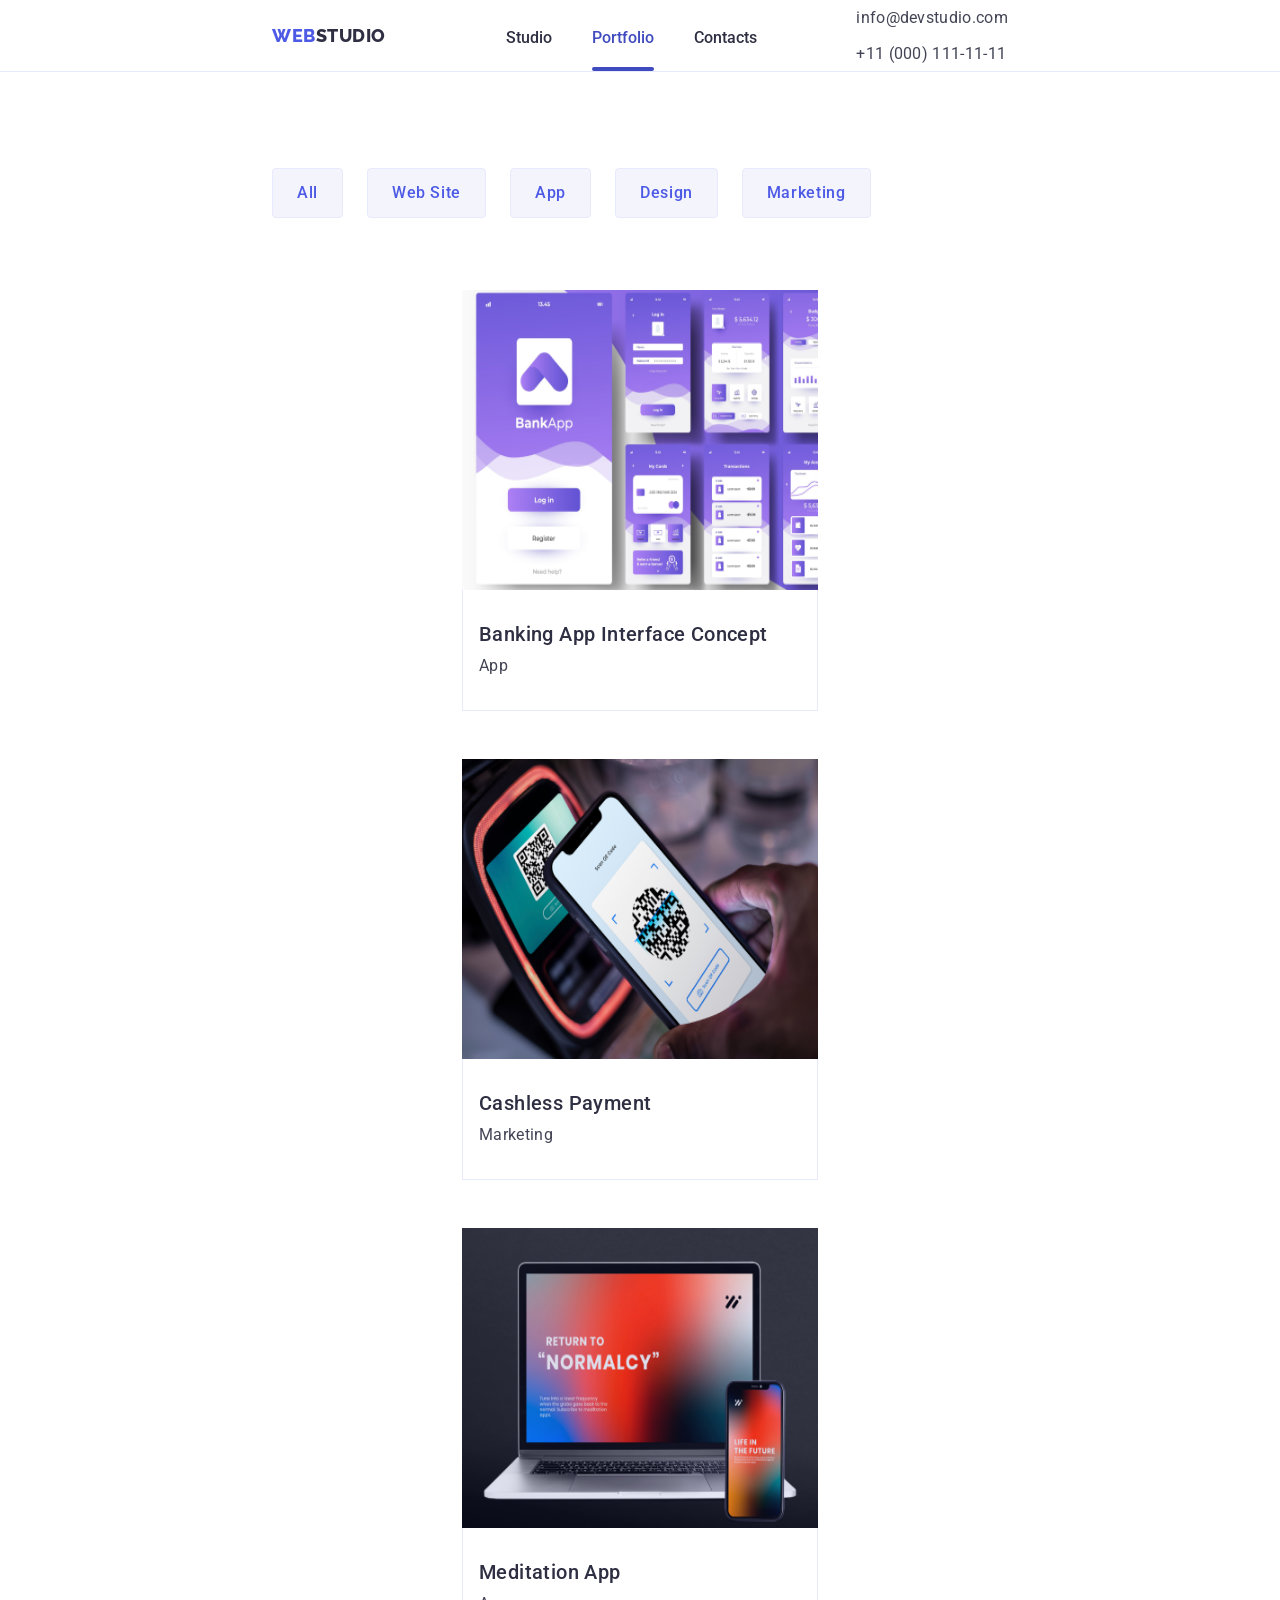
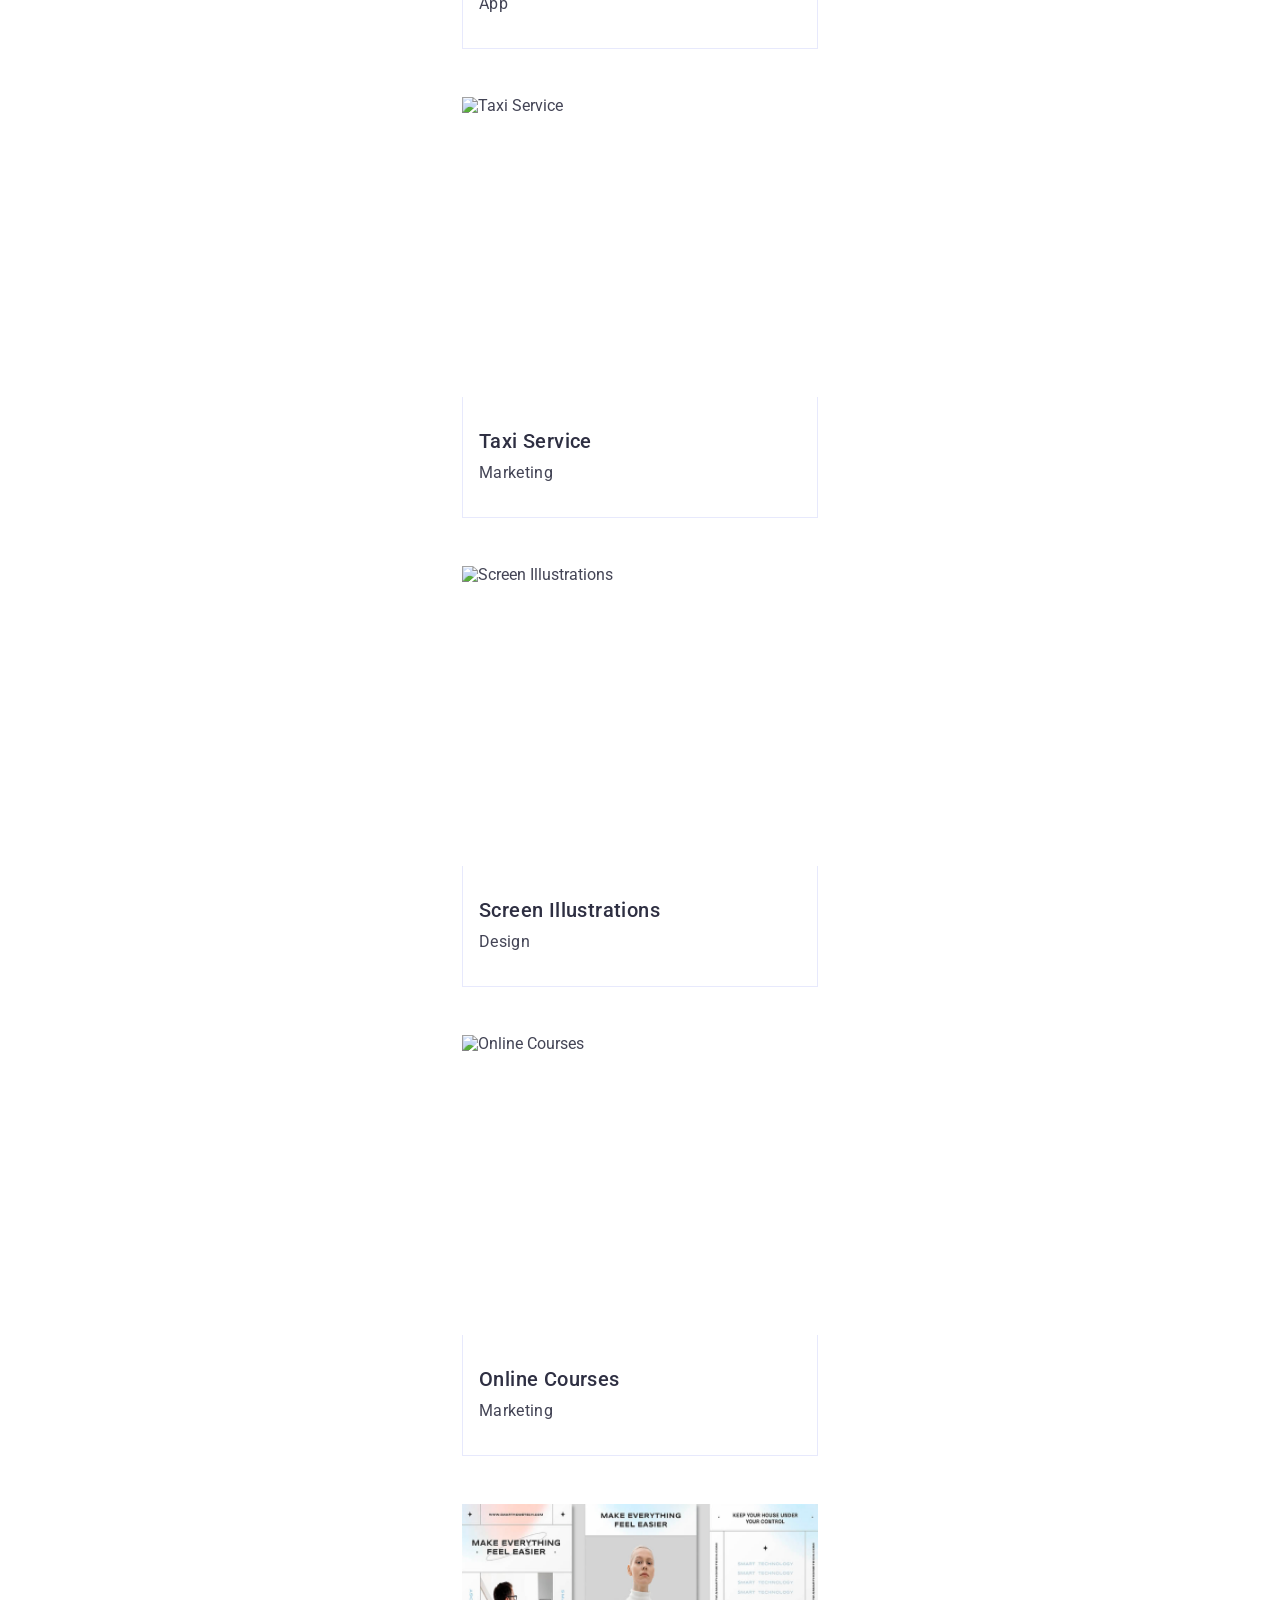
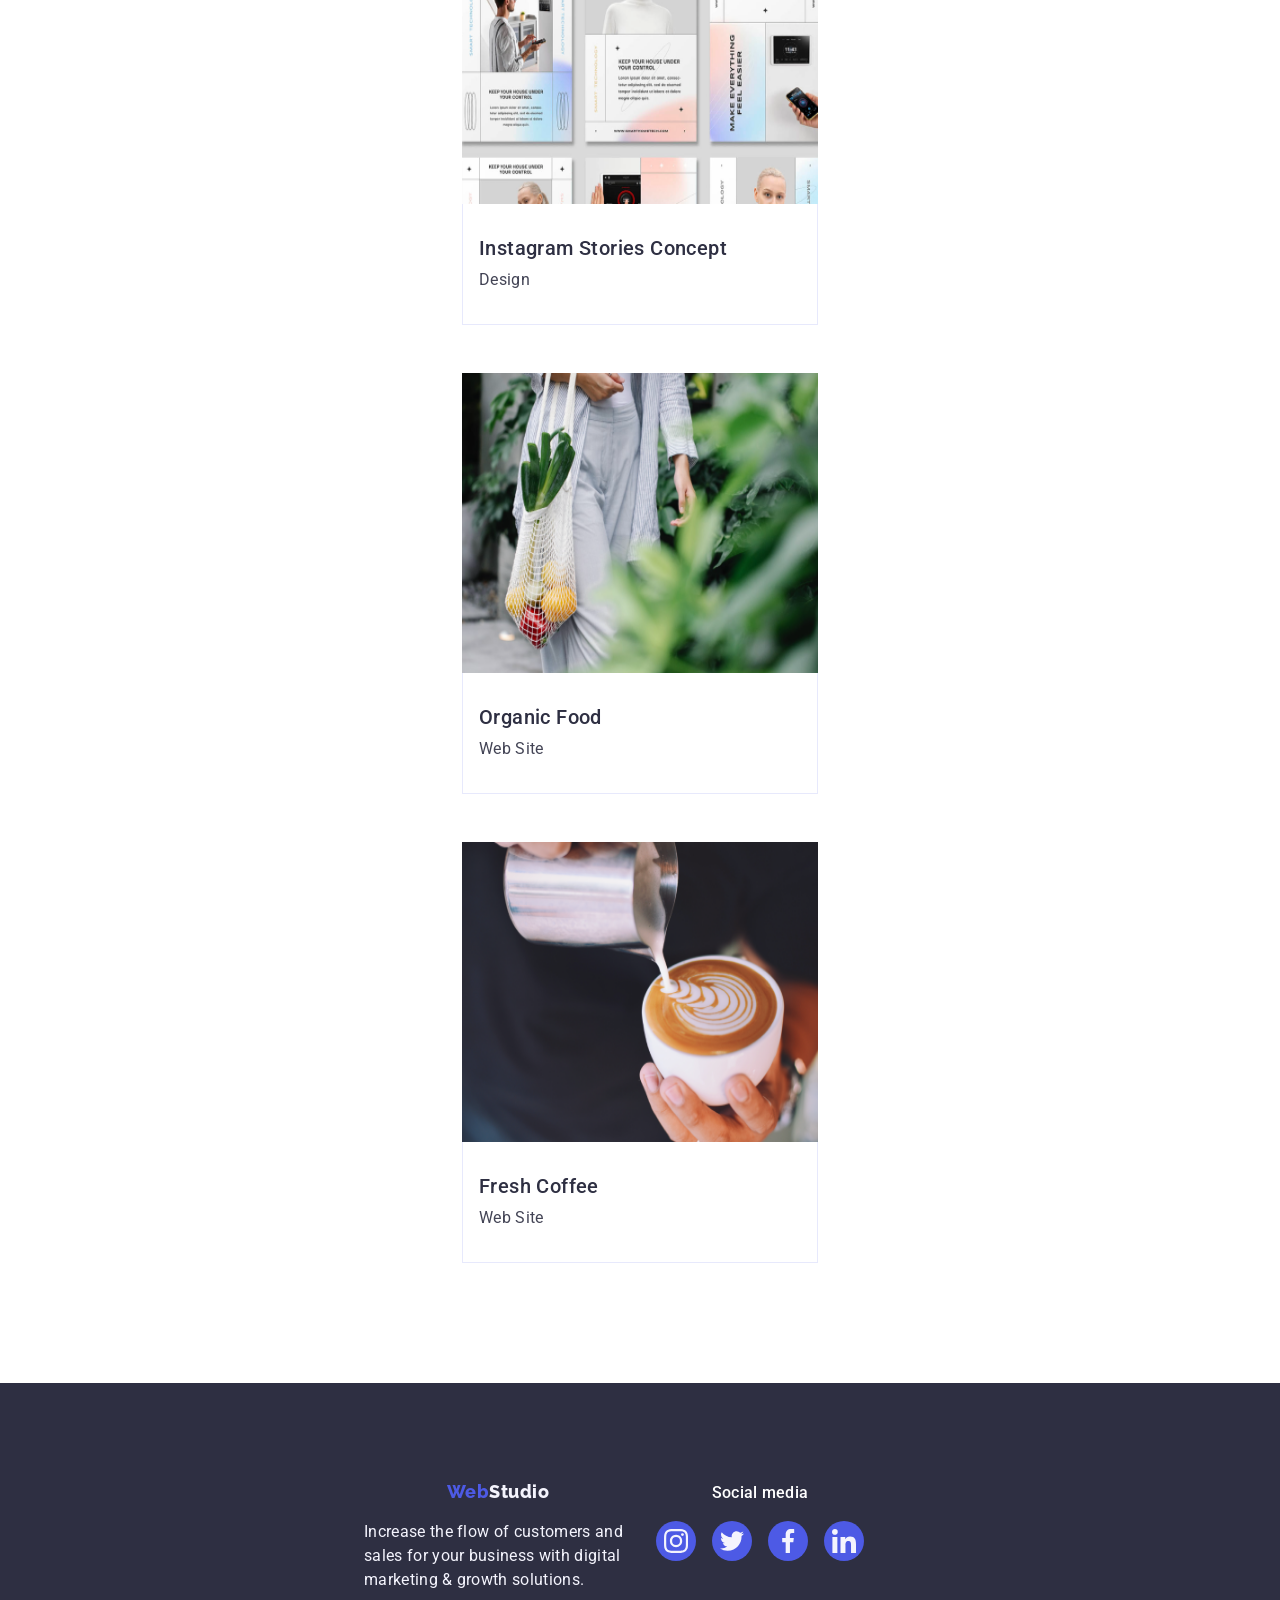
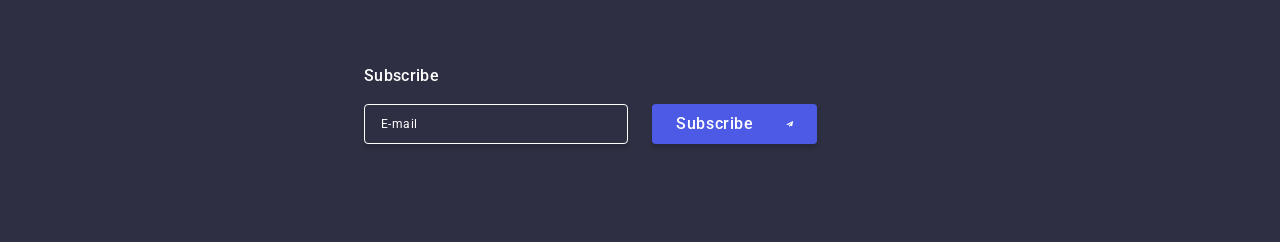
==== portfolio.html @ a36c7b63 "add images" ====
<!DOCTYPE html>
<html lang="en">
  <head>
    <meta charset="UTF-8" />
    <meta name="viewport" content="width=device-width, initial-scale=1.0" />
    <title>Portfolio</title>
    <link rel="preconnect" href="https://fonts.googleapis.com" />
    <link rel="preconnect" href="https://fonts.gstatic.com" crossorigin />
    <link
      href="https://fonts.googleapis.com/css2?family=Raleway:wght@800&family=Roboto:wght@400;500;700&display=swap"
      rel="stylesheet"
    />
    <link
      rel="stylesheet"
      href="https://cdnjs.cloudflare.com/ajax/libs/modern-normalize/2.0.0/modern-normalize.min.css"
      integrity="sha512-4xo8blKMVCiXpTaLzQSLSw3KFOVPWhm/TRtuPVc4WG6kUgjH6J03IBuG7JZPkcWMxJ5huwaBpOpnwYElP/m6wg=="
      crossorigin="anonymous"
      referrerpolicy="no-referrer"
    />
    <link rel="stylesheet" href="./css/styles.css" />
  </head>
  <body class="body">
    <header class="header">
      <div class="header-container container">
        <nav class="header-nav">
          <a class="logo link" href="./index.html"
            >Web<span class="aside">Studio</span></a
          >
          <ul class="header-list list">
            <li class="header-item item">
              <a class="header-link link" href="./index.html">Studio</a>
            </li>
            <li class="header-item item">
              <a class="header-link link current" href="./portfolio.html"
                >Portfolio</a
              >
            </li>
            <li class="header-item item">
              <a class="header-link link" href="">Contacts</a>
            </li>
          </ul>
        </nav>
        <button class="btn-burger btn js-open-menu" type="button">
          <svg class="btn-burger-icon" width="32" height="22">
            <use href="./images/icons.svg#icon-hamburger"></use>
          </svg>
        </button>
        <address class="header-addres">
          <ul class="address-list list">
            <li>
              <a class="header-addres link" href="mailto:info@devstudio.com"
                >info@devstudio.com</a
              >
            </li>
            <li>
              <a class="header-addres link" href="tel:+110001111111"
                >+11 (000) 111-11-11</a
              >
            </li>
          </ul>
        </address>
      </div>
    </header>
    <main class="main">
      <section class="projects">
        <div class="container">
          <h1 class="visually-hidden">Our works</h1>
          <ul class="btn-list list">
            <li class="btn-item">
              <button class="btn btn-item-port" type="button">All</button>
            </li>
            <li class="btn-item">
              <button class="btn btn-item-port" type="button">Web Site</button>
            </li>
            <li class="btn-item">
              <button class="btn btn-item-port" type="button">App</button>
            </li>
            <li class="btn-item">
              <button class="btn btn-item-port" type="button">Design</button>
            </li>
            <li class="btn-item">
              <button class="btn btn-item-port" type="button">Marketing</button>
            </li>
          </ul>
          <ul class="projects-list list projects-container">
            <li class="project-item">
              <a class="projects-link link" href="">
                <div class="overlay-thumb">
                  <img
                    class="projects-img"
                    srcset="
                      ./images/level-a/img-2.png    1x,
                      ./images/level-a/img-2@2x.png 2x
                    "
                    src="./images/level-a/img-2.png"
                    alt="Banking App Interface Concept"
                    width="360"
                    height="300"
                    loading="lazy"
                  />
                  <p class="overlay-text">
                    14 Stylish and User-Friendly App Design Concepts · Task
                    Manager App · Calorie Tracker App · Exotic Fruit Ecommerce
                    App · Cloud Storage App
                  </p>
                </div>

                <div class="portfolio-wrap">
                  <h2 class="projects-title">Banking App Interface Concept</h2>
                  <p class="projects-subtitle">App</p>
                </div>
              </a>
            </li>
            <li class="project-item">
              <a class="projects-link link" href="">
                <div class="overlay-thumb">
                  <img
                    class="projects-img"
                    srcset="
                      ./images/level-a/img-1.png    1x,
                      ./images/level-a/img-1@2x.png 2x
                    "
                    src="./images/level-a/img-1.png"
                    alt="Cashless Payment"
                    width="360"
                    height="300"
                    loading="lazy"
                  />
                  <p class="overlay-text">
                    14 Stylish and User-Friendly App Design Concepts · Task
                    Manager App · Calorie Tracker App · Exotic Fruit Ecommerce
                    App · Cloud Storage App
                  </p>
                </div>

                <div class="portfolio-wrap">
                  <h2 class="projects-title">Cashless Payment</h2>
                  <p class="projects-subtitle">Marketing</p>
                </div>
              </a>
            </li>
            <li class="project-item">
              <a class="projects-link link" href="">
                <div class="overlay-thumb">
                  <img
                    class="projects-img"
                    srcset="
                      ./images/level-a/img.png    1x,
                      ./images/level-a/img@2x.png 2x
                    "
                    src="./images/level-a/img.png"
                    alt="Meditation App"
                    width="360"
                    height="300"
                    loading="lazy"
                  />
                  <p class="overlay-text">
                    14 Stylish and User-Friendly App Design Concepts · Task
                    Manager App · Calorie Tracker App · Exotic Fruit Ecommerce
                    App · Cloud Storage App
                  </p>
                </div>

                <div class="portfolio-wrap">
                  <h2 class="projects-title">Meditation App</h2>
                  <p class="projects-subtitle">App</p>
                </div>
              </a>
            </li>

            <li class="project-item">
              <a class="projects-link link" href="">
                <div class="overlay-thumb">
                  <img
                    class="projects-img"
                    srcset="
                      ./images/level-b/img-2.png    1x,
                      ./images/level-b/img-2@2x.png 2x
                    "
                    src="./images/level-b/img-2.png"
                    alt="Taxi Service"
                    width="360"
                    height="300"
                    loading="lazy"
                  />
                  <p class="overlay-text">
                    14 Stylish and User-Friendly App Design Concepts · Task
                    Manager App · Calorie Tracker App · Exotic Fruit Ecommerce
                    App · Cloud Storage App
                  </p>
                </div>

                <div class="portfolio-wrap">
                  <h2 class="projects-title">Taxi Service</h2>
                  <p class="projects-subtitle">Marketing</p>
                </div>
              </a>
            </li>
            <li class="project-item">
              <a class="projects-link link" href="">
                <div class="overlay-thumb">
                  <img
                    class="projects-img"
                    srcset="
                      ./images/level-b/img-1.png    1x,
                      ./images/level-b/img-1@2x.png 2x
                    "
                    src="./images/level-b/img-1.png"
                    alt="Screen Illustrations"
                    width="360"
                    height="300"
                    loading="lazy"
                  />
                  <p class="overlay-text">
                    14 Stylish and User-Friendly App Design Concepts · Task
                    Manager App · Calorie Tracker App · Exotic Fruit Ecommerce
                    App · Cloud Storage App
                  </p>
                </div>

                <div class="portfolio-wrap">
                  <h2 class="projects-title">Screen Illustrations</h2>
                  <p class="projects-subtitle">Design</p>
                </div>
              </a>
            </li>
            <li class="project-item">
              <a class="projects-link link" href="">
                <div class="overlay-thumb">
                  <img
                    class="projects-img"
                    srcset="
                      ./images/level-b/img.png    1x,
                      ./images/level-b/img@2x.png 2x
                    "
                    src="./images/level-b/img.png"
                    alt="Online Courses"
                    width="360"
                    height="300"
                    loading="lazy"
                  />
                  <p class="overlay-text">
                    14 Stylish and User-Friendly App Design Concepts · Task
                    Manager App · Calorie Tracker App · Exotic Fruit Ecommerce
                    App · Cloud Storage App
                  </p>
                </div>

                <div class="portfolio-wrap">
                  <h2 class="projects-title">Online Courses</h2>
                  <p class="projects-subtitle">Marketing</p>
                </div>
              </a>
            </li>

            <li class="project-item">
              <a class="projects-link link" href="">
                <div class="overlay-thumb">
                  <img
                    class="projects-img"
                    srcset="
                      ./images/level-c/img-2.png    1x,
                      ./images/level-c/img-2@2x.png 2x
                    "
                    src="./images/level-c/img-2.png"
                    alt="Instagram Stories Concept"
                    width="360"
                    height="300"
                    loading="lazy"
                  />
                  <p class="overlay-text">
                    14 Stylish and User-Friendly App Design Concepts · Task
                    Manager App · Calorie Tracker App · Exotic Fruit Ecommerce
                    App · Cloud Storage App
                  </p>
                </div>

                <div class="portfolio-wrap">
                  <h2 class="projects-title">Instagram Stories Concept</h2>
                  <p class="projects-subtitle">Design</p>
                </div>
              </a>
            </li>
            <li class="project-item">
              <a class="projects-link link" href="">
                <div class="overlay-thumb">
                  <img
                    class="projects-img"
                    srcset="
                      ./images/level-c/img-1.png    1x,
                      ./images/level-c/img-1@2x.png 2x
                    "
                    src="./images/level-c/img-2.png"
                    alt="Organic Food"
                    width="360"
                    height="300"
                    loading="lazy"
                  />
                  <p class="overlay-text">
                    14 Stylish and User-Friendly App Design Concepts · Task
                    Manager App · Calorie Tracker App · Exotic Fruit Ecommerce
                    App · Cloud Storage App
                  </p>
                </div>

                <div class="portfolio-wrap">
                  <h2 class="projects-title">Organic Food</h2>
                  <p class="projects-subtitle">Web Site</p>
                </div>
              </a>
            </li>
            <li class="project-item">
              <a class="projects-link link" href="">
                <div class="overlay-thumb">
                  <img
                    class="projects-img"
                    srcset="
                      ./images/level-c/img.png    1x,
                      ./images/level-c/img@2x.png 2x
                    "
                    src="./images/level-c/img-1.png"
                    alt="Fresh Coffee"
                    width="360"
                    height="300"
                    loading="lazy"
                  />
                  <p class="overlay-text">
                    14 Stylish and User-Friendly App Design Concepts · Task
                    Manager App · Calorie Tracker App · Exotic Fruit Ecommerce
                    App · Cloud Storage App
                  </p>
                </div>

                <div class="portfolio-wrap">
                  <h2 class="projects-title">Fresh Coffee</h2>
                  <p class="projects-subtitle">Web Site</p>
                </div>
              </a>
            </li>
          </ul>
        </div>
      </section>
    </main>
    <footer class="footer">
      <div class="container footer-conteiner">
        <div class="footer-conteiner-text">
          <a class="footer-logo link" href="./index.html"
            >Web<span class="logo-aside">Studio</span>
          </a>
          <p class="footer-text">
            Increase the flow of customers and sales for your business with
            digital marketing & growth solutions.
          </p>
        </div>
        <div class="footer-conteiner-logo">
          <p class="footer-subtitle">Social media</p>
          <ul class="footer-list list">
            <li class="footer-item item">
              <a
                class="socials-link-footer"
                href="https://instagram.com"
                target="_blank"
                rel="noopener noreferrer"
                aria-label="Instagram link"
              >
                <svg class="team-icon footer-icon" width="24" height="24">
                  <use href="./images/icons.svg#instagram"></use>
                </svg>
              </a>
            </li>
            <li class="footer-item item">
              <a
                class="socials-link-footer"
                href="https://twitter.com"
                target="_blank"
                rel="noopener noreferrer"
                aria-label="twitter link"
              >
                <svg class="team-icon footer-icon" width="24" height="24">
                  <use href="./images/icons.svg#twitter"></use>
                </svg>
              </a>
            </li>
            <li class="footer-item item">
              <a
                class="socials-link-footer"
                href="https://facebook.com"
                target="_blank"
                rel="noopener noreferrer"
                aria-label="facebook link"
              >
                <svg class="team-icon footer-icon" width="24" height="24">
                  s
                  <use href="./images/icons.svg#facebook"></use>
                </svg>
              </a>
            </li>
            <li class="footer-item item">
              <a
                class="socials-link-footer"
                href="https://linkedin.com"
                target="_blank"
                rel="noopener noreferrer"
                aria-label="linkedin link"
              >
                <svg class="team-icon footer-icon" width="24" height="24">
                  <use href="./images/icons.svg#linkedin"></use>
                </svg>
              </a>
            </li>
          </ul>
        </div>
        <div class="footer-conteiner-imput">
          <p class="footer-subtitle">Subscribe</p>
          <form class="footer-form">
            <label class="footer-label" id="footer-input-logo">
              <input
                class="footer-input"
                type="email"
                name="footer-input-logo"
                placeholder="E-mail"
            /></label>
            <button type="submit" class="btn btn-hero footer-btn">
              Subscribe
              <svg class="footer-btn-svg" width="24" height="24">
                <use href="./images/icons.svg#frame"></use>
              </svg>
            </button>
          </form>
        </div>
      </div>
    </footer>
    <div class="menu-container js-menu-container" id="mobile-menu">
      <button class="menu-toggle js-close-menu" type="button">
        <svg class="modal-btn-icon" width="8" height="8">
          <use href="./images/icons.svg#modal-icon"></use>
        </svg>
      </button>
      <div class="burger-container">
        <ul class="burger-list list">
          <li class="burger-item item">
            <a class="burger-link link" href="./index.html">Studio</a>
          </li>
          <li class="burger-item item">
            <a class="burger-link link" href="./portfolio.html">Portfolio</a>
          </li>
          <li class="burger-item item">
            <a class="burger-link link" href="">Contacts</a>
          </li>
        </ul>
        <address class="burger-addres">
          <ul class="burger-address-list list">
            <li class="burger-address-tell-item">
              <a class="burger-addres-tel link" href="tel:+110001111111"
                >+11 (000) 111-11-11</a
              >
            </li>
            <li class="burger-address-email-item">
              <a class="burger-addres link" href="mailto:info@devstudio.com"
                >info@devstudio.com</a
              >
            </li>
          </ul>
          <ul class="burger-social-list list">
            <li class="footer-item item">
              <a
                class="socials-link-footer"
                href="https://instagram.com"
                target="_blank"
                rel="noopener noreferrer"
                aria-label="Instagram link"
              >
                <svg class="team-icon footer-icon" width="24" height="24">
                  <use href="./images/icons.svg#instagram"></use>
                </svg>
              </a>
            </li>
            <li class="footer-item item">
              <a
                class="socials-link-footer"
                href="https://twitter.com"
                target="_blank"
                rel="noopener noreferrer"
                aria-label="twitter link"
              >
                <svg class="team-icon footer-icon" width="24" height="24">
                  <use href="./images/icons.svg#twitter"></use>
                </svg>
              </a>
            </li>
            <li class="footer-item item">
              <a
                class="socials-link-footer"
                href="https://facebook.com"
                target="_blank"
                rel="noopener noreferrer"
                aria-label="facebook link"
              >
                <svg class="team-icon footer-icon" width="24" height="24">
                  s
                  <use href="./images/icons.svg#facebook"></use>
                </svg>
              </a>
            </li>
            <li class="footer-item item">
              <a
                class="socials-link-footer"
                href="https://linkedin.com"
                target="_blank"
                rel="noopener noreferrer"
                aria-label="linkedin link"
              >
                <svg class="team-icon footer-icon" width="24" height="24">
                  <use href="./images/icons.svg#linkedin"></use>
                </svg>
              </a>
            </li>
          </ul>
        </address>
      </div>
    </div>
    <script src="./js/modal.js" type="module"></script>
    <script defer src="js/mobile-menu.js"></script>
  </body>
</html>
---- css/styles.css ----
:root {
  --iris: #4d5ae5;
  --ocean: #404bbf;
  --navyblue: #2e2f42;
  --slate: #434455;
  --white: #fff;
  --cloud: #f4f4fd;
  --cornflower: #e7e9fc;
  --custfill: #8e8f99;
  --dayri: #fcfcfc;
  --light-slate: #8e8f99;

  --NAVY-BLUE-modal: rgba(46, 47, 66, 0.4);
}

.visually-hidden {
  position: absolute;
  width: 1px;
  height: 1px;
  margin: -1px;
  border: 0;
  padding: 0;
  white-space: nowrap;
  clip-path: inset(100%);
  clip: rect(0 0 0 0);
  overflow: hidden;
}

.body {
  font-family: Roboto, sans-serif;
  color: var(--navyblue);
  color: var(--slate);
  background-color: var(--white);
}
address {
  font-style: normal;
}
img {
  max-width: 100;
  display: block;
}
.list {
  margin: 0;
  padding: 0;
  list-style: none;
}
.link {
  text-decoration: none;
  color: currentColor;
  list-style: none;
}
.btn {
  font-family: inherit;
  color: currentColor;
  cursor: pointer;
}

h1,
h2,
h3,
h4,
h5,
h6 {
  margin: 0;
}

p {
  margin: 0;
  padding: 0;
}

.container {
  max-width: 396px;
  margin: 0 auto;
}
/**
  |============================
  | Header
  |============================
*/

.header {
  display: flex;
  height: 70px;
  border-bottom: 1px solid var(--cornflower);
}

.logo {
  font-family: Raleway, sans-serif;
  font-size: 18px;
  font-weight: 800;
  line-height: 1.17;
  letter-spacing: 0.03em;
  text-transform: uppercase;
  color: var(--iris);

  /* margin-right: 76px; */
}
.aside {
  color: var(--navyblue);
}

.header-container {
  display: flex;
  justify-content: space-between;
  margin: 0 auto;
  align-items: center;
  width: 100%;
}
.btn-burger {
  /* position: absolute;
  top: 32px;
  right: 32px; */
  border: none;
  padding: 0;
  background-color: transparent;
}
.btn-burger-icon {
  stroke: #2e2f42;
}

.address-list {
  display: flex;
  gap: 12px;
  flex-direction: column;
}
.header-list {
  display: none;
  gap: 40px;
}
.header-addres {
  display: none;
  line-height: 1.5;
  letter-spacing: 0.02em;
  color: var(--slate);

  transition: color 250ms cubic-bezier(0.4, 0, 0.2, 1);
}

/* .header {
  display: flex;
  height: 72px;

  border-bottom: 1px solid var(--cornflower);

  box-shadow: 0px 2px 1px rgba(46, 47, 66, 0.08),
    0px 1px 1px rgba(46, 47, 66, 0.16), 0px 1px 6px rgba(46, 47, 66, 0.08);
} */

/* .header-container {
  display: flex;
  justify-content: space-between;
  width: 1158px;
  margin: 0 auto;
  padding: 0 15px;
  align-items: center;
} */

.header-nav {
  display: flex;
  align-items: center;
}

/* .logo {
  font-family: Raleway, sans-serif;
  font-size: 18px;
  font-weight: 800;
  line-height: 1.17;
  letter-spacing: 0.03em;
  text-transform: uppercase;
  color: var(--iris);

  margin-right: 76px;
} */

.aside {
  color: var(--navyblue);
}

.header-link:hover,
.header-link:focus {
  color: var(--ocean);
}
*/ .header-item {
  gap: 40px;
}

.header-link {
  position: relative;
  color: var(--navyblue);

  font-weight: 500;
  line-height: 1.5em;
  letter-spacing: 0.02px;

  display: block;
  padding: 24px 0;
  justify-content: center;
  align-items: center;
  transition: color 250ms cubic-bezier(0.4, 0, 0.2, 1);
}

.current {
  color: var(--ocean);
}

.current::after {
  position: absolute;
  left: 0;
  bottom: -1px;
  content: '';
  display: block;
  width: 100%;
  height: 4px;

  border-radius: 2px;

  background-color: var(--ocean);
}

.header-addres:hover,
.header-addres:focus {
  color: var(--ocean);
}

/**
  |============================
  | main
  |============================
*/

.hero {
  background: var(--navyblue);
  flex-direction: column;
  justify-content: center;
  align-items: center;
  row-gap: 48px;
  /* padding: 112px 0; */
  margin: 0 auto;
  background-image: linear-gradient(
      rgba(46, 47, 66, 0.7),
      rgba(46, 47, 66, 0.7)
    ),
    url(../images/img-name-mob.jpeg);
  background-repeat: no-repeat;
  background-position: center;

  background-size: cover;
}
.hero-container {
  padding: 112px 0;
}

.hero-title {
  color: var(--white);
  text-align: center;

  font-family: Roboto;
  font-size: 36px;
  font-style: normal;
  font-weight: 700;
  line-height: 1.11;
  letter-spacing: 0.02em;
  text-transform: capitalize;

  width: 320px;
  margin: 0 auto;

  margin-bottom: 72px;

  /* color: var(--white);
  font-size: 56px;
  font-weight: 700;
  line-height: 1.07;
  letter-spacing: 0.02em;
  margin: auto;
  max-width: 496px;
  margin-bottom: 48px; */
}
.btn-hero {
  background: var(--iris);
  color: var(--white);
  font-size: 16px;
  font-weight: 500;
  line-height: 1.5;
  letter-spacing: 0.04em;

  display: block;
  padding: 16px 32px;
  min-width: 169px;
  height: 56px;
  border: none;
  cursor: pointer;
  margin: auto;
  border-radius: 4px;

  background-color: var(--iris);
  box-shadow: 0px 4px 4px 0px rgba(0, 0, 0, 0.15);

  transition: background-color 250ms cubic-bezier(0.4, 0, 0.2, 1);
}
.btn-hero:hover,
.btn-hero:focus {
  background-color: var(--ocean);
}

/**
  |============================
  | Section 1 advantages
  |============================
*/

.advantages {
  padding: 96px 0;
}

.advantages-thumb {
  display: none;
  align-items: center;
  justify-content: center;
  height: 112px;
  background-color: var(--cloud);
  border-radius: 4px;
  margin-bottom: 8px;
}

.advantages-list {
  display: flex;
  flex-direction: column;
  gap: 72px;
  /* width: 100%; */
}

.advantages-item {
  /* width: calc((100% - 72px) / 2); */
}

.advantages-subtitle {
  color: var(--navyblue);
  font-size: 36px;
  font-weight: 700;
  line-height: 1.1;
  letter-spacing: 0.02em;

  margin-bottom: 8px;

  text-align: center;
}

.advantages-text {
  color: var(--slate);
  line-height: 1.5;
  letter-spacing: 0.02em;
}

/**
  |============================
  | Section 2 work
  |============================
*/
.work {
  display: none;
}

.work-title {
  color: var(--navyblue);
  font-size: 36px;
  font-weight: 700;
  line-height: 1.11;
  letter-spacing: 0.02em;
  text-transform: capitalize;
  text-align: center;
  margin-bottom: 72px;
}

.work-list {
  margin-top: 72px;

  display: flex;
  gap: 24px;
}

.work-item {
  width: calc((100% - 48px) / 3);
}

/**
  |============================
  | Section 3 team
  |============================
*/
.team {
  background-color: var(--cloud);

  padding: 96px 0;
}

.team-title {
  color: var(--navyblue);
  font-size: 36px;
  font-weight: 700;
  line-height: 1.11;
  letter-spacing: 0.02em;
  text-transform: capitalize;
  text-align: center;

  margin-bottom: 72px;
}

.team-list {
  display: flex;
  gap: 72px;
  justify-content: center;
  flex-direction: column;
}

.team-list-social {
  display: flex;
  gap: 24px;
  justify-content: center;
}

.team-item {
  width: 264px;
  margin: auto;
  background-color: var(--white);
  border-radius: 0px 0px 4px 4px;
  box-shadow: 0px 2px 1px 0px rgba(46, 47, 66, 0.08),
    0px 1px 1px 0px rgba(46, 47, 66, 0.16),
    0px 1px 6px 0px rgba(46, 47, 66, 0.08);
}

.team-wrap {
  padding: 32px 0;
}

.team-subtitle {
  color: var(--navyblue);
  font-size: 20px;
  font-weight: 500;
  line-height: 1.2;
  letter-spacing: 0.02em;
  text-align: center;
  margin-bottom: 8px;
}

.team-text {
  color: var(--slate);
  line-height: 1.5;
  letter-spacing: 0.02em;
  margin-bottom: 8px;
  text-align: center;
}

.icon-item {
  width: 40px;
  height: 40px;
}
.team-socials-link {
  position: relative;
  display: flex;
  align-items: center;
  justify-content: center;
  width: 100%;
  height: 100%;

  background-color: var(--iris);
  border-radius: 50%;

  transition: background-color 250ms cubic-bezier(0.4, 0, 0.2, 1);
}

.team-socials-link:hover,
.team-socials-link:focus {
  background-color: var(--ocean);
}

.team-icon {
  position: absolute;
  top: 12px;
  left: 12px;
  fill: var(--cloud);
}

/**
  |============================
  | Section 4 customers
  |============================
*/
.customers {
  padding-top: 96px;

  /* padding-top: 120px; */
  /* padding-bottom: 120px; */
}

.customers-title {
  color: var(--navyblue);
  text-align: center;
  font-size: 36px;
  font-weight: 700;
  line-height: 1.11;
  letter-spacing: 0.02em;
  text-transform: capitalize;

  margin-bottom: 72px;
}

.customers-list {
  display: flex;
  justify-content: center;

  gap: 16px;
  row-gap: 72px;
  flex-direction: row;
  flex-wrap: wrap;
  margin: 0 auto;
  margin-bottom: 96px;

  /* gap: 24px;
  display: flex;
  justify-content: space-between; */
}

.customers-item {
  height: 88px;
  display: block;
  position: relative;
  width: 168px;

  flex-shrink: 0;
}

.customers-logo {
  position: absolute;
  bottom: 16px;
  right: 32px;
  fill: currentColor;
}

.customers-link:hover,
.customers-link:focus {
  border-color: var(--ocean);
  color: var(--ocean);
}

.customers-link:hover svg,
.customers-link:focus svg {
  fill: var(--ocean);
  border-color: var(--ocean);
}

.customers-link {
  width: 100%;
  height: 100%;
  border: 1px solid var(--custfill);
  border-radius: 4px;

  display: flex;
  align-items: center;
  justify-content: center;
  color: var(--custfill);

  transition: border-color 250ms cubic-bezier(0.4, 0, 0.2, 1),
    color 250ms cubic-bezier(0.4, 0, 0.2, 1);
}
/**
  |============================
  | footer
  |============================
*/

.footer {
  background: var(--navyblue);
  padding: 98px 0;
}

.footer-conteiner {
  /* display: flex; */
  /* align-items: baseline; */
  margin: 0 auto;
}

.footer-conteiner-text {
  display: flex;
  flex-direction: column;
  align-items: center;
  margin-bottom: 72px;
  /* margin: 0 auto; */
  /* margin-right: 120px; */
}
.footer-logo {
  color: var(--iris);
  font-family: Raleway, sans-serif;
  font-size: 18px;
  font-weight: 800;
  line-height: 1.17;
  letter-spacing: 0.03em;
  /* text-transform: uppercase; */
  /* 
  display: inline-block; */
  margin-bottom: 17.5px;
}

.footer-conteiner-logo {
  display: flex;
  flex-direction: column;
  align-items: center;
  margin-bottom: 72px;
}
.logo-aside {
  color: var(--cloud);
}
.footer-text {
  color: var(--cloud);
  line-height: 1.5;
  letter-spacing: 0.02em;
  width: 268px;

  /* width: 264px; */
}

.footer-list {
  gap: 16px;
  display: flex;
}

.footer-item {
  width: 40px;
  height: 40px;
}

.footer-subtitle {
  color: var(--white);
  text-align: center;

  font-weight: 500;
  line-height: 1.5;
  letter-spacing: 0.02em;
  margin-bottom: 16px;
}

.footer-form {
  display: flex;
  flex-direction: column;
  align-items: center;
}

.socials-link-footer {
  position: relative;
  display: flex;
  align-items: center;
  justify-content: center;
  width: 100%;
  height: 100%;

  background-color: var(--iris);
  border-radius: 50%;

  transition: background-color 250ms cubic-bezier(0.4, 0, 0.2, 1);
}

.footer-item :hover,
.footer-item :focus {
  background-color: #31d0aa;
}
.footer-icon {
  width: 24px;
  height: 24px;
  top: 8px;
  left: 8px;
}

/* button window */

.backdrop {
  position: fixed;
  top: 0;
  left: 0;
  width: 100%;
  height: 100%;
  background: var(--NAVY-BLUE-modal);

  opacity: 1;
  visibility: visible;

  transition: opacity 250ms cubic-bezier(0.4, 0, 0.2, 1),
    visibility 250ms cubic-bezier(0.4, 0, 0.2, 1);
}

.backdrop.is-hidden {
  opacity: 0;
  pointer-events: none;
  visibility: hidden;
}
.modal {
  position: relative;
  padding: 72px 24px 24px 24px;
  top: 50%;
  left: 50%;
  transform: translateX(-50%) translateY(-50%);

  width: 408px;
  min-height: 584px;
  flex-shrink: 0;

  border-radius: 4px;
  background: var(--dayri);
  box-shadow: 0px 2px 1px 0px rgba(0, 0, 0, 0.2),
    0px 1px 3px 0px rgba(0, 0, 0, 0.12), 0px 1px 1px 0px rgba(0, 0, 0, 0.14);

  transition: transform 250ms cubic-bezier(0.4, 0, 0.2, 1);
}
.modal-btn {
  position: absolute;

  display: flex;
  align-items: center;
  justify-content: center;

  width: 24px;
  height: 24px;
  top: 24px;
  right: 24px;
  padding: 0;

  border-radius: 50%;
  border-color: #d0d2e3;
  background-color: #e7e9fc;
  border: 1px solid rgba(0, 0, 0, 0.1);

  cursor: pointer;

  transition: background-color 250ms cubic-bezier(0.4, 0, 0.2, 1),
    border 250ms cubic-bezier(0.4, 0, 0.2, 1);
}

.modal-btn:hover,
.modal-btn:focus {
  background-color: var(--ocean);
  border: none;
  fill: var(--white);
}

.modal-btn-icon {
  transition: fill 250ms cubic-bezier(0.4, 0, 0.2, 1);
}

.modal-caption {
  padding-top: 48px;
  margin-bottom: 16px;
  color: var(--navyblue);
  text-align: center;

  /* Body Medium */
  font-family: Roboto;
  font-size: 16px;
  font-style: normal;
  font-weight: 500;
  line-height: 24px; /* 150% */
  letter-spacing: 0.32px;
}

/**
  |============================
  | revievs form styles
  |============================
*/

.modal-form-field-box {
  margin-bottom: 8px;
}

.modal-form-label {
  display: block;
  margin-bottom: 4px;

  font-size: 12px;
  line-height: 1.17;
  letter-spacing: 0.04em;

  border-color: 250ms cubic-bezier(0.4, 0, 0.2, 1);
  color: var(--light-slate);
}
.modal-form-field {
  position: relative;
}
.modal-form-input {
  padding-left: 38px;

  height: 40px;
  width: 100%;

  border-radius: 4px;
  border: 1px solid var(--NAVY-BLUE-modal);

  border-color: 250ms cubic-bezier(0.4, 0, 0.2, 1);
  background-color: transparent;
  outline: transparent;

  transition: border-color 250ms cubic-bezier(0.4, 0, 0.2, 1);
}

.modal-form-input:hover,
.modal-form-input:focus {
  border: 1px solid var(--iris);
  fill: var(--iris);
}

.modal-form-input:hover + .modal-form-icon,
.modal-form-input:focus + .modal-form-icon {
  fill: var(--iris);
}

.modal-form-icon {
  fill: #41422e;

  position: absolute;
  top: 50%;
  left: 16px;
  transform: translateY(-50%);

  transition: fill 250ms cubic-bezier(0.4, 0, 0.2, 1);
}

.modal-form-coment {
  margin-bottom: 16px;
}

.modal-form-texterea {
  outline: none;
  width: 100%;
  height: 120px;
  margin-bottom: 16px;
  padding: 8px 16px;

  font-size: 12px;
  line-height: 1.17;
  letter-spacing: 0.04em;

  color: rgba(46, 47, 66, 0.4);

  transition: border-color 250ms cubic-bezier(0.4, 0, 0.2, 1);

  border-radius: 4px;
  border: 1px solid var(--NAVY-BLUE-modal);
  background-color: transparent;
  outline: transparent;

  resize: none;
}

.modal-form-texterea:hover,
.modal-form-texterea:focus {
  border-radius: 4px;
  border: 1px solid var(--iris);
}

.modal-form-checkbox {
  margin-bottom: 24px;
}

.modal-form-checkbox-label {
  display: block;
  font-size: 12px;
  line-height: 1.17;
  letter-spacing: 0.04em;

  color: var(--light-slate);
}

.modal-form-checkbox-icon {
  display: inline-flex;
  align-items: center;
  justify-content: center;

  width: 16px;
  height: 16px;
  border: 1px solid rgba(46, 47, 66, 0.4);
  border-radius: 2px;
  margin-right: 8px;

  transition: background-color 250ms cubic-bezier(0.4, 0, 0.2, 1),
    border 250ms cubic-bezier(0.4, 0, 0.2, 1),
    fill 250ms cubic-bezier(0.4, 0, 0.2, 1);
  fill: transparent;
}

input[type='checkbox']:checked
  ~ .modal-form-checkbox-label
  > .modal-form-checkbox-icon {
  background-color: var(--ocean);
  border: none;
  fill: var(--cloud);
}

.modal-form-egreement-link {
  color: var(--iris);

  line-height: 16px;
  letter-spacing: 0.04em;
  text-decoration-line: underline;
}

/**
  |============================
  | footer Subscribe
  |============================
*/

.footer-conteiner-imput {
  /* margin-left: 80px; */
}

.footer-form {
  display: flex;
  gap: 24px;
}
.footer-label {
  width: 100%;
}

.footer-input {
  padding-left: 16px;
  width: 100%;

  /* width: 264px; */
  height: 40px;

  border-radius: 4px;
  border: 1px solid var(--white);
  box-shadow: 0px 4px 4px 0px rgba(0, 0, 0, 0.15);

  background-color: transparent;
  color: #ffffff;

  font-size: 12px;
  line-height: 1.5;
  letter-spacing: 0.04em;
}

input::placeholder {
  color: var(--white);
}

.footer-btn {
  min-width: 165px;
  height: 40px;
  display: inline-flex;
  padding: 8px 24px;
  justify-content: center;
  align-items: center;
  gap: 16px;
}
.footer-btn-svg {
  margin-left: 16px;
  fill: var(--white);
}

/**
  |============================
  | portfolio
  |============================
*/

.btn-item-port {
  color: var(--iris);
  font-size: 16px;
  font-weight: 500;
  line-height: 1.5;
  letter-spacing: 0.04em;
  background-color: var(--cloud);

  display: flex;
  padding: 12px 24px;
  align-items: flex-start;

  border-radius: 4px;
  border: 1px solid var(--cornflower);

  transition: color 250ms cubic-bezier(0.4, 0, 0.2, 1),
    background-color 250ms cubic-bezier(0.4, 0, 0.2, 1),
    border-color 250ms cubic-bezier(0.4, 0, 0.2, 1),
    box-shadow 250ms cubic-bezier(0.4, 0, 0.2, 1);
}

.btn-item-port:hover,
.btn-item-port:focus {
  color: var(--white);
  background-color: var(--ocean);
  border: 1px solid transparent;
  box-shadow: 0px 3px 1px rgba(0, 0, 0, 0.1), 0px 2px 1px rgba(0, 0, 0, 0.08),
    0px 2px 2px rgba(0, 0, 0, 0.12);
}

.btn-list {
  display: flex;
  justify-content: center;
  gap: 24px;
  margin-bottom: 72px;

  /*  */

  flex-wrap: wrap;
  justify-content: flex-start;
}

.projects {
  padding-top: 96px;
  padding-bottom: 120px;
}

.projects-list {
  row-gap: 48px;
  flex-direction: column;
  align-content: center;
}

.project-item {
  /* width: calc((100% - 48px) / 3);
  position: relative; */
}

.projects-link {
  display: block;
}

.projects-link:hover .overlay-text,
.projects-link:focus .overlay-text {
  transform: translateY(0);
}

.projects-link:hover,
.projects-link:focus {
  box-shadow: 0px 1px 6px rgba(46, 47, 66, 0.08),
    0px 1px 1px rgba(46, 47, 66, 0.16), 0px 2px 1px rgba(46, 47, 66, 0.08);
  transition: box-shadow 250ms cubic-bezier(0.4, 0, 0.2, 1);
}

.projects-img {
  display: block;
}
.overlay-thumb {
  position: relative;
  overflow: hidden;
}
.projects-img {
  width: 396px;
  height: 280px;
}
.overlay-text {
  position: absolute;
  top: 0;
  left: 0;

  background: var(--iris);
  padding: 40px 32px;
  transform: translateY(100%);
  transition: transform 250ms cubic-bezier(0.4, 0, 0.2, 1);

  color: var(--cloud);
  line-height: 1.5em;
  letter-spacing: 0.02em;

  width: 100%;
  height: 100%;
  flex-shrink: 0;
}

.projects-container {
  display: flex;
  flex-wrap: wrap;
  column-gap: 24px;
}

.projects-title {
  color: var(--navyblue);
  font-size: 20px;
  font-weight: 500;
  line-height: 1.2;
  letter-spacing: 0.02em;

  margin-bottom: 8px;
}

.projects-subtitle {
  color: var(--slate);
  line-height: 1.5;
  letter-spacing: 0.02em;
}

.row-one {
  margin-top: 72px;
}

.row-two {
  margin-top: 48px;
}

.row-three {
  margin-top: 48px;
  margin-bottom: 120px;
}

.portfolio-wrap {
  border: 1px solid var(--cornflower);
  background: var(--white);
  border-top: none;

  padding: 32px 16px;
  flex-direction: column;
  justify-content: center;
  align-items: flex-start;
  gap: 8px;
  align-self: stretch;
}

/**
  |============================
  | menu-burger
  |============================
*/
.menu-container {
  display: none;
  width: 100%;
  height: 100%;

  padding: 24px;
  position: absolute;
  top: 0;
  left: 0;

  background-color: #fff;
}
.is-open {
  display: inherit;
}

.menu-toggle {
  position: absolute;
  right: 24px;
  top: 24px;

  display: flex;
  align-items: center;
  justify-content: center;

  width: 24px;
  height: 24px;
  padding: 0;

  border-radius: 50%;
  border-color: #d0d2e3;
  border: 1px solid rgba(0, 0, 0, 0.1);
  background-color: transparent;

  cursor: pointer;
  border: 250ms cubic-bezier(0.4, 0, 0.2, 1);
}
.modal-btn-icon {
}

.burger-container {
  display: flex;
  flex-direction: column;
  justify-content: space-between;

  height: 100%;
}
.burger-list {
  display: flex;
  flex-direction: column;
  gap: 40px;

  margin-top: 80px;
}

.burger-item {
}
.item {
}
.burger-link {
  color: var(--navyblue);

  /* Header 2 */
  font-family: Roboto;
  font-size: 36px;
  font-style: normal;
  font-weight: 700;
  line-height: 40px; /* 111.111% */
  letter-spacing: 0.72px;
  text-transform: capitalize;
}
.link {
}
.current {
}
.burger-addres {
  color: var(--SLATE, #434455);

  /* Header 3 */
  font-family: Roboto;
  font-size: 20px;
  font-style: normal;
  font-weight: 500;
  line-height: 24px; /* 120% */
  letter-spacing: 0.4px;
}
.burger-addres-tel {
  color: var(--IRIS, #4d5ae5);

  /* Header 2 */
  font-family: Roboto;
  font-size: 36px;
  font-style: normal;
  font-weight: 700;
  line-height: 40px; /* 111.111% */
  letter-spacing: 0.72px;
  text-transform: capitalize;
}
.burger-address-list {
  margin-bottom: 48px;
}

.burger-address-tell-item {
  margin-bottom: 40px;
}

.burger-address-email-item {
}

.burger-social-list {
  display: flex;
  justify-content: center;
  gap: 56px;
  margin-bottom: 16px;
}

/**
  |============================
  | tablet
  |============================
*/
@media screen and (min-width: 768px) {
  .container {
    min-width: 736px;
  }

  .btn-burger-icon {
    display: none;
  }
  .header {
    height: 72px;
    border-bottom: 1px solid var(--cornflower);
  }
  .header-list {
    display: inherit;
    gap: 40px;
    margin-left: 120px;
  }
  .header-link {
    padding-bottom: 20px;
  }

  .header-addres {
    display: inherit;
  }

  /*  */

  .hero {
    background-image: linear-gradient(
        rgba(46, 47, 66, 0.7),
        rgba(46, 47, 66, 0.7)
      ),
      url(../images/img-name-tablet.jpeg);
  }

  .hero-title {
    color: var(--WHITE, #fff);
    text-align: center;
    /* Header 1 */
    font-family: Roboto;
    font-size: 56px;
    font-style: normal;
    font-weight: 700;
    line-height: 60px; /* 107.143% */
    letter-spacing: 1.12px;
    width: 496px;
    margin-bottom: 36px;
  }

  .advantages-list {
    width: 100%;
    flex-wrap: wrap;
    flex-direction: inherit;

    row-gap: 72px;
    column-gap: 24px;
  }
  .advantages-item {
    width: calc((100% - 24px) / 2);
  }

  .work {
    display: none;
    padding-bottom: 120px;
  }
  .team-list {
    width: 100%;
    flex-wrap: wrap;
    flex-direction: inherit;
    column-gap: 24px;
    row-gap: 64px;
  }
  .team-item {
    width: calc((100% - 208px) / 2);
    margin: 0;
  }
  .customers-list {
    width: 100%;
    flex-wrap: wrap;
    flex-direction: inherit;
    column-gap: 24px;
    row-gap: 72px;
  }

  .customers-item {
    width: calc((100% - 232px) / 3);
  }

  .footer-conteiner {
    display: flex;
    flex-wrap: wrap;

    min-width: 552px;
  }

  .footer-conteiner-text {
    margin-right: 24px;
  }

  .footer-form {
    flex-direction: inherit;
  }
  .footer-conteiner-imput {
  }
  .footer-subtitle {
    text-align: inherit;
  }
  .footer-conteiner-imput {
    width: 453px;
  }
  /* portfolio */
  .projects-img {
    width: 356px;
    height: 300px;
  }
}

/**
  |============================
  | desctop
  |============================
*/
@media screen and (min-width: 1440px) {
  .container {
    max-width: 1128px;
    margin: 0 auto;
  }
  .header-list {
    margin-left: 76px;
  }
  .address-list {
    flex-direction: row;
    gap: 40px;
  }

  .logo {
    margin-right: 0;
  }
  .hero {
    background-image: linear-gradient(
        rgba(46, 47, 66, 0.7),
        rgba(46, 47, 66, 0.7)
      ),
      url(../images/img-name-desktop.jpeg);
  }

  .hero-title {
    margin-bottom: 48px;
  }
  .hero-container {
    padding: 188px 0;
  }
  /*  */
  .advantages {
    padding: 120px 0;
  }
  .advantages-thumb {
    display: flex;
  }
  .advantages-list {
    display: flex;
    flex-wrap: nowrap;
  }
  .advantages-subtitle {
    font-size: 20px;
    font-style: normal;
    font-weight: 500;
    line-height: 24px; /* 120% */
    letter-spacing: 0.4px;
  }

  .work {
    display: inherit;
    padding-bottom: 120px;
  }
  .team {
    padding: 120px 0;
  }
  .team-list {
    display: flex;
    flex-direction: row;
    flex-wrap: nowrap;
  }
  .customers {
    padding: 120px 0;
  }
  .customers-list {
    display: flex;
    flex-direction: row;
    flex-wrap: nowrap;
    width: 100%;
  }
  .customers-item {
    width: 168px;
  }

  .footer-conteiner-text {
    margin-bottom: 0;
    margin-right: 120px;
  }

  .footer-conteiner-logo {
    margin-right: 79px;
    margin-bottom: 0;
  }
  .footer-input {
  }
}
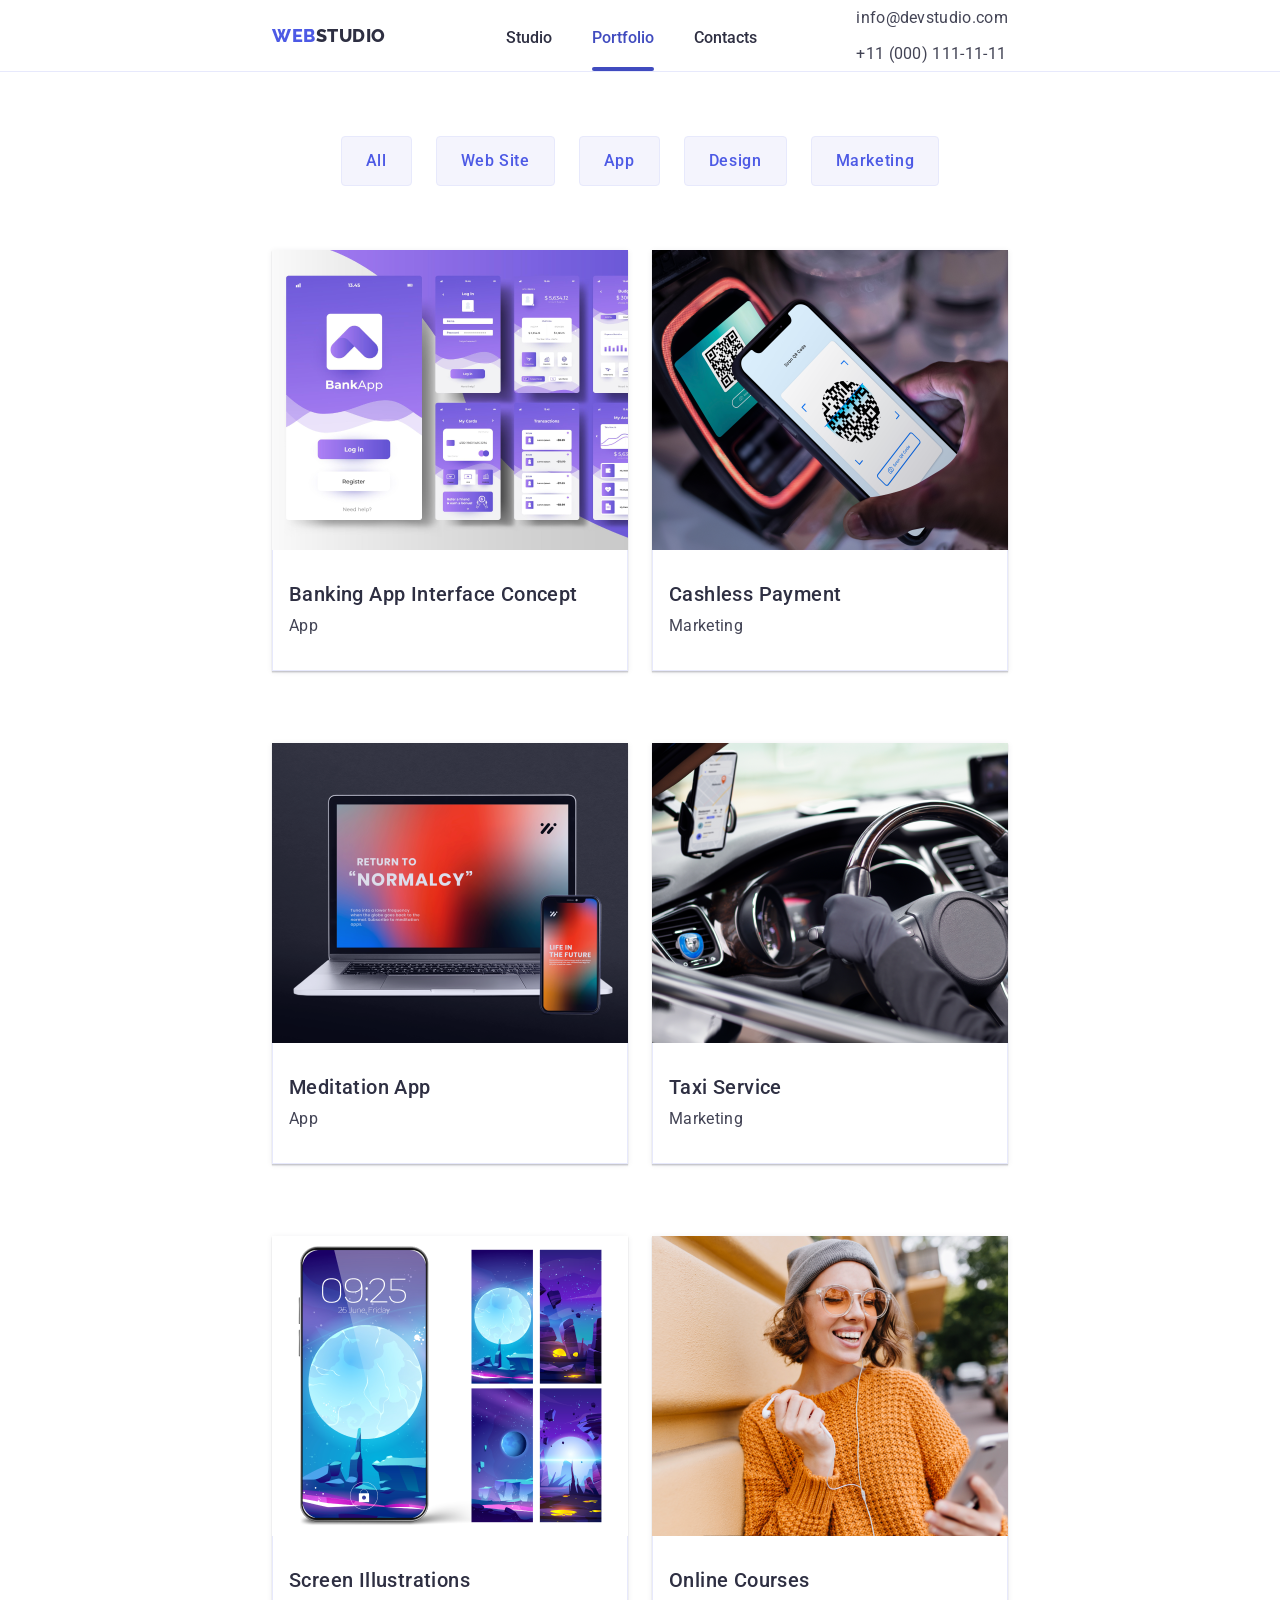
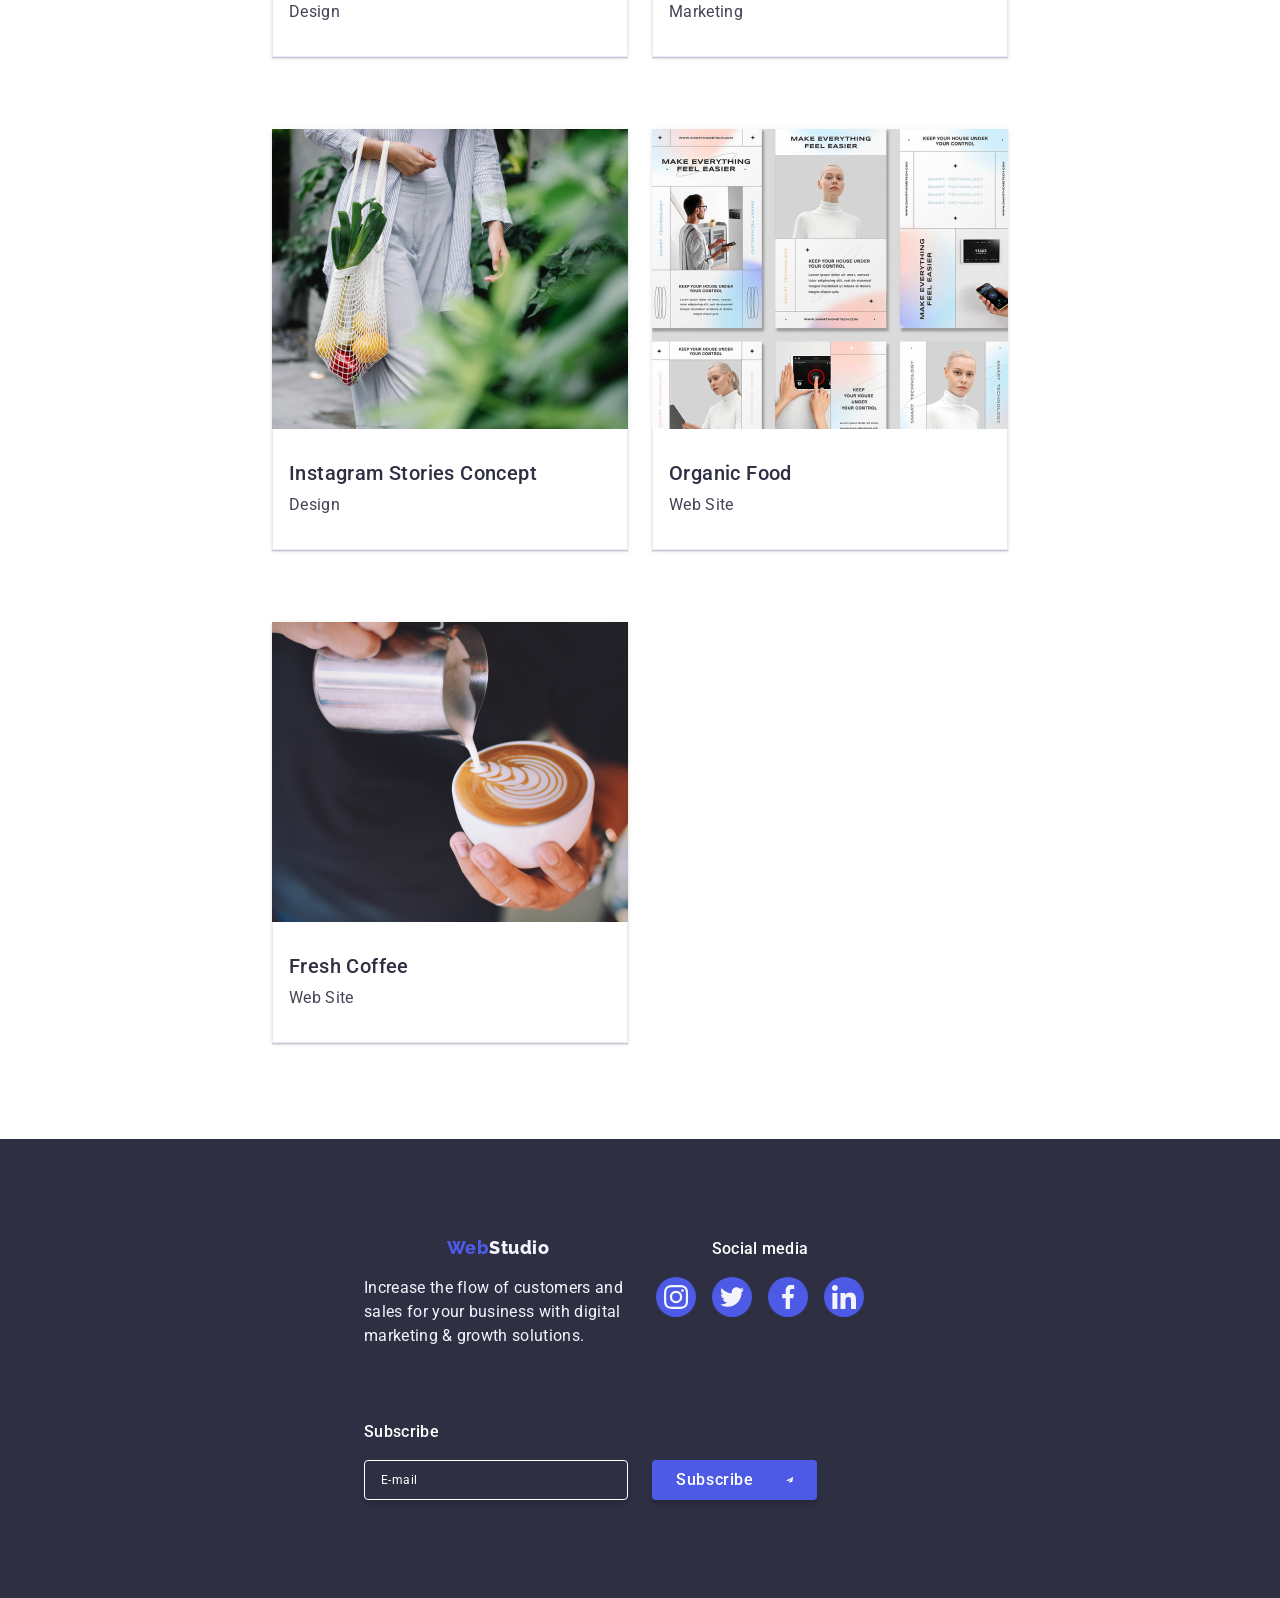
==== commit 3b591ec2: "update css" ====
--- a/portfolio.html
+++ b/portfolio.html
@@ -259,39 +259,39 @@
                   <img
                     class="projects-img"
                     srcset="
+                      ./images/level-c/img-1.png    1x,
+                      ./images/level-c/img-1@2x.png 2x
+                    "
+                    src="./images/level-c/img-1.png"
+                    alt="Taxi Service"
+                    width="360"
+                    height="300"
+                    loading="lazy"
+                  />
+                  <p class="overlay-text">
+                    14 Stylish and User-Friendly App Design Concepts · Task
+                    Manager App · Calorie Tracker App · Exotic Fruit Ecommerce
+                    App · Cloud Storage App
+                  </p>
+                </div>
+
+                <div class="portfolio-wrap">
+                  <h2 class="projects-title">Instagram Stories Concept</h2>
+                  <p class="projects-subtitle">Design</p>
+                </div>
+              </a>
+            </li>
+            <li class="project-item">
+              <a class="projects-link link" href="">
+                <div class="overlay-thumb">
+                  <img
+                    class="projects-img"
+                    srcset="
                       ./images/level-c/img-2.png    1x,
                       ./images/level-c/img-2@2x.png 2x
                     "
                     src="./images/level-c/img-2.png"
-                    alt="Instagram Stories Concept"
-                    width="360"
-                    height="300"
-                    loading="lazy"
-                  />
-                  <p class="overlay-text">
-                    14 Stylish and User-Friendly App Design Concepts · Task
-                    Manager App · Calorie Tracker App · Exotic Fruit Ecommerce
-                    App · Cloud Storage App
-                  </p>
-                </div>
-
-                <div class="portfolio-wrap">
-                  <h2 class="projects-title">Instagram Stories Concept</h2>
-                  <p class="projects-subtitle">Design</p>
-                </div>
-              </a>
-            </li>
-            <li class="project-item">
-              <a class="projects-link link" href="">
-                <div class="overlay-thumb">
-                  <img
-                    class="projects-img"
-                    srcset="
-                      ./images/level-c/img-1.png    1x,
-                      ./images/level-c/img-1@2x.png 2x
-                    "
-                    src="./images/level-c/img-2.png"
-                    alt="Organic Food"
+                    alt="Fresh Coffee"
                     width="360"
                     height="300"
                     loading="lazy"
@@ -318,7 +318,7 @@
                       ./images/level-c/img.png    1x,
                       ./images/level-c/img@2x.png 2x
                     "
-                    src="./images/level-c/img-1.png"
+                    src="./images/level-c/img.png"
                     alt="Fresh Coffee"
                     width="360"
                     height="300"
@@ -390,7 +390,6 @@
                 aria-label="facebook link"
               >
                 <svg class="team-icon footer-icon" width="24" height="24">
-                  s
                   <use href="./images/icons.svg#facebook"></use>
                 </svg>
               </a>
@@ -441,8 +440,10 @@
           <li class="burger-item item">
             <a class="burger-link link" href="./index.html">Studio</a>
           </li>
-          <li class="burger-item item">
-            <a class="burger-link link" href="./portfolio.html">Portfolio</a>
+          <li class="current burger-item item">
+            <a class="current burger-link link" href="./portfolio.html"
+              >Portfolio</a
+            >
           </li>
           <li class="burger-item item">
             <a class="burger-link link" href="">Contacts</a>
@@ -497,7 +498,6 @@
                 aria-label="facebook link"
               >
                 <svg class="team-icon footer-icon" width="24" height="24">
-                  s
                   <use href="./images/icons.svg#facebook"></use>
                 </svg>
               </a>
--- a/css/styles.css
+++ b/css/styles.css
@@ -28,9 +28,7 @@
 
 .body {
   font-family: Roboto, sans-serif;
-  color: var(--navyblue);
   color: var(--slate);
-  background-color: var(--white);
 }
 address {
   font-style: normal;
@@ -93,14 +91,13 @@
   letter-spacing: 0.03em;
   text-transform: uppercase;
   color: var(--iris);
-
-  /* margin-right: 76px; */
 }
 .aside {
   color: var(--navyblue);
 }
 
 .header-container {
+  position: relative;
   display: flex;
   justify-content: space-between;
   margin: 0 auto;
@@ -108,9 +105,9 @@
   width: 100%;
 }
 .btn-burger {
-  /* position: absolute;
-  top: 32px;
-  right: 32px; */
+  position: absolute;
+  top: 24px;
+  right: 16px;
   border: none;
   padding: 0;
   background-color: transparent;
@@ -137,41 +134,10 @@
   transition: color 250ms cubic-bezier(0.4, 0, 0.2, 1);
 }
 
-/* .header {
-  display: flex;
-  height: 72px;
-
-  border-bottom: 1px solid var(--cornflower);
-
-  box-shadow: 0px 2px 1px rgba(46, 47, 66, 0.08),
-    0px 1px 1px rgba(46, 47, 66, 0.16), 0px 1px 6px rgba(46, 47, 66, 0.08);
-} */
-
-/* .header-container {
-  display: flex;
-  justify-content: space-between;
-  width: 1158px;
-  margin: 0 auto;
-  padding: 0 15px;
+.header-nav {
+  display: flex;
   align-items: center;
-} */
-
-.header-nav {
-  display: flex;
-  align-items: center;
-}
-
-/* .logo {
-  font-family: Raleway, sans-serif;
-  font-size: 18px;
-  font-weight: 800;
-  line-height: 1.17;
-  letter-spacing: 0.03em;
-  text-transform: uppercase;
-  color: var(--iris);
-
-  margin-right: 76px;
-} */
+}
 
 .aside {
   color: var(--navyblue);
@@ -231,21 +197,51 @@
 
 .hero {
   background: var(--navyblue);
-  flex-direction: column;
-  justify-content: center;
-  align-items: center;
-  row-gap: 48px;
-  /* padding: 112px 0; */
   margin: 0 auto;
   background-image: linear-gradient(
       rgba(46, 47, 66, 0.7),
       rgba(46, 47, 66, 0.7)
     ),
     url(../images/img-name-mob.jpeg);
+
   background-repeat: no-repeat;
   background-position: center;
 
   background-size: cover;
+}
+@media only screen and (min-device-pixel-ratio: 2),
+  (min-resolution: 192dpi),
+  (min-resolution: 2dppx) {
+  .hero {
+    background-image: linear-gradient(
+        rgba(46, 47, 66, 0.7),
+        rgba(46, 47, 66, 0.7)
+      ),
+      url(../images/img-name-mob@2x.jpeg);
+  }
+}
+@media only screen and (min-width: 768px) and (min-resolution: 192dpi),
+  (min-width: 768px) and (min-device-pixel-ratio: 2),
+  (min-width: 768px) and (min-resolution: 2dppx) {
+  .hero {
+    background-image: linear-gradient(
+        rgba(46, 47, 66, 0.7),
+        rgba(46, 47, 66, 0.7)
+      ),
+      url(../images/img-name-tablet@2x.jpeg);
+  }
+}
+
+@media only screen and (min-width: 1440px) and (min-resolution: 192dpi),
+  (min-width: 1440px) and (min-device-pixel-ratio: 2),
+  (min-width: 1440px) and (min-resolution: 2dppx) {
+  .hero {
+    background-image: linear-gradient(
+        rgba(46, 47, 66, 0.7),
+        rgba(46, 47, 66, 0.7)
+      ),
+      url(../images/img-name-desktop@2x.png);
+  }
 }
 .hero-container {
   padding: 112px 0;
@@ -267,15 +263,6 @@
   margin: 0 auto;
 
   margin-bottom: 72px;
-
-  /* color: var(--white);
-  font-size: 56px;
-  font-weight: 700;
-  line-height: 1.07;
-  letter-spacing: 0.02em;
-  margin: auto;
-  max-width: 496px;
-  margin-bottom: 48px; */
 }
 .btn-hero {
   background: var(--iris);
@@ -328,11 +315,6 @@
   display: flex;
   flex-direction: column;
   gap: 72px;
-  /* width: 100%; */
-}
-
-.advantages-item {
-  /* width: calc((100% - 72px) / 2); */
 }
 
 .advantages-subtitle {
@@ -489,9 +471,6 @@
 */
 .customers {
   padding-top: 96px;
-
-  /* padding-top: 120px; */
-  /* padding-bottom: 120px; */
 }
 
 .customers-title {
@@ -516,10 +495,6 @@
   flex-wrap: wrap;
   margin: 0 auto;
   margin-bottom: 96px;
-
-  /* gap: 24px;
-  display: flex;
-  justify-content: space-between; */
 }
 
 .customers-item {
@@ -576,8 +551,6 @@
 }
 
 .footer-conteiner {
-  /* display: flex; */
-  /* align-items: baseline; */
   margin: 0 auto;
 }
 
@@ -586,8 +559,6 @@
   flex-direction: column;
   align-items: center;
   margin-bottom: 72px;
-  /* margin: 0 auto; */
-  /* margin-right: 120px; */
 }
 .footer-logo {
   color: var(--iris);
@@ -596,9 +567,7 @@
   font-weight: 800;
   line-height: 1.17;
   letter-spacing: 0.03em;
-  /* text-transform: uppercase; */
-  /* 
-  display: inline-block; */
+
   margin-bottom: 17.5px;
 }
 
@@ -616,8 +585,6 @@
   line-height: 1.5;
   letter-spacing: 0.02em;
   width: 268px;
-
-  /* width: 264px; */
 }
 
 .footer-list {
@@ -670,8 +637,6 @@
   top: 8px;
   left: 8px;
 }
-
-/* button window */
 
 .backdrop {
   position: fixed;
@@ -700,7 +665,7 @@
   left: 50%;
   transform: translateX(-50%) translateY(-50%);
 
-  width: 408px;
+  width: 392px;
   min-height: 584px;
   flex-shrink: 0;
 
@@ -752,13 +717,12 @@
   color: var(--navyblue);
   text-align: center;
 
-  /* Body Medium */
   font-family: Roboto;
   font-size: 16px;
   font-style: normal;
   font-weight: 500;
-  line-height: 24px; /* 150% */
-  letter-spacing: 0.32px;
+  line-height: 1.5;
+  letter-spacing: 0.02em;
 }
 
 /**
@@ -908,10 +872,6 @@
   |============================
 */
 
-.footer-conteiner-imput {
-  /* margin-left: 80px; */
-}
-
 .footer-form {
   display: flex;
   gap: 24px;
@@ -924,7 +884,6 @@
   padding-left: 16px;
   width: 100%;
 
-  /* width: 264px; */
   height: 40px;
 
   border-radius: 4px;
@@ -959,7 +918,7 @@
 
 /**
   |============================
-  | portfolio
+  | portfoli
   |============================
 */
 
@@ -997,16 +956,14 @@
   display: flex;
   justify-content: center;
   gap: 24px;
-  margin-bottom: 72px;
-
-  /*  */
+  margin-bottom: 48px;
 
   flex-wrap: wrap;
   justify-content: flex-start;
 }
 
 .projects {
-  padding-top: 96px;
+  padding-top: 48px;
   padding-bottom: 120px;
 }
 
@@ -1017,8 +974,9 @@
 }
 
 .project-item {
-  /* width: calc((100% - 48px) / 3);
-  position: relative; */
+  box-shadow: 0px 2px 1px 0px rgba(46, 47, 66, 0.08),
+    0px 1px 1px 0px rgba(46, 47, 66, 0.16),
+    0px 1px 6px 0px rgba(46, 47, 66, 0.08);
 }
 
 .projects-link {
@@ -1157,8 +1115,6 @@
   cursor: pointer;
   border: 250ms cubic-bezier(0.4, 0, 0.2, 1);
 }
-.modal-btn-icon {
-}
 
 .burger-container {
   display: flex;
@@ -1175,47 +1131,37 @@
   margin-top: 80px;
 }
 
-.burger-item {
-}
-.item {
-}
 .burger-link {
   color: var(--navyblue);
 
-  /* Header 2 */
   font-family: Roboto;
   font-size: 36px;
   font-style: normal;
   font-weight: 700;
-  line-height: 40px; /* 111.111% */
-  letter-spacing: 0.72px;
+  line-height: 1.1;
+  letter-spacing: 0.02em;
   text-transform: capitalize;
 }
-.link {
-}
-.current {
-}
+
 .burger-addres {
   color: var(--SLATE, #434455);
 
-  /* Header 3 */
   font-family: Roboto;
   font-size: 20px;
   font-style: normal;
   font-weight: 500;
-  line-height: 24px; /* 120% */
-  letter-spacing: 0.4px;
+  line-height: 1.2;
+  letter-spacing: 0.02em;
 }
 .burger-addres-tel {
   color: var(--IRIS, #4d5ae5);
 
-  /* Header 2 */
   font-family: Roboto;
   font-size: 36px;
   font-style: normal;
   font-weight: 700;
-  line-height: 40px; /* 111.111% */
-  letter-spacing: 0.72px;
+  line-height: 1.1;
+  letter-spacing: 0.02em;
   text-transform: capitalize;
 }
 .burger-address-list {
@@ -1224,9 +1170,6 @@
 
 .burger-address-tell-item {
   margin-bottom: 40px;
-}
-
-.burger-address-email-item {
 }
 
 .burger-social-list {
@@ -1277,14 +1220,11 @@
   }
 
   .hero-title {
-    color: var(--WHITE, #fff);
-    text-align: center;
-    /* Header 1 */
-    font-family: Roboto;
+    color: var(--white);
     font-size: 56px;
     font-style: normal;
     font-weight: 700;
-    line-height: 60px; /* 107.143% */
+    line-height: 1.07;
     letter-spacing: 1.12px;
     width: 496px;
     margin-bottom: 36px;
@@ -1343,8 +1283,7 @@
   .footer-form {
     flex-direction: inherit;
   }
-  .footer-conteiner-imput {
-  }
+
   .footer-subtitle {
     text-align: inherit;
   }
@@ -1352,9 +1291,32 @@
     width: 453px;
   }
   /* portfolio */
+  .btn-list {
+    flex-direction: row;
+    justify-content: center;
+
+    margin-bottom: 64px;
+  }
+  .projects {
+    padding-top: 64px;
+
+    padding-bottom: 96px;
+  }
+  .projects-container {
+    flex-direction: row;
+  }
   .projects-img {
     width: 356px;
     height: 300px;
+  }
+  .projects-list {
+    row-gap: 72px;
+  }
+  .project-item {
+    width: calc((100% - 24px) / 2);
+  }
+  .modal {
+    width: 408px;
   }
 }
 
@@ -1408,8 +1370,8 @@
     font-size: 20px;
     font-style: normal;
     font-weight: 500;
-    line-height: 24px; /* 120% */
-    letter-spacing: 0.4px;
+    line-height: 1.2; /* 120% */
+    letter-spacing: 0.02em;
   }
 
   .work {
@@ -1446,6 +1408,27 @@
     margin-right: 79px;
     margin-bottom: 0;
   }
-  .footer-input {
-  }
-}
+
+  /*  */
+
+  .btn-list {
+    margin-bottom: 72px;
+  }
+
+  .projects-img {
+    width: 360px;
+    height: 300px;
+  }
+  .projects-list {
+    row-gap: 48px;
+  }
+  .projects {
+    padding-top: 100px;
+  }
+  .project-item {
+    width: calc((100% - 48px) / 3);
+  }
+  .modal {
+    width: 408px;
+  }
+}
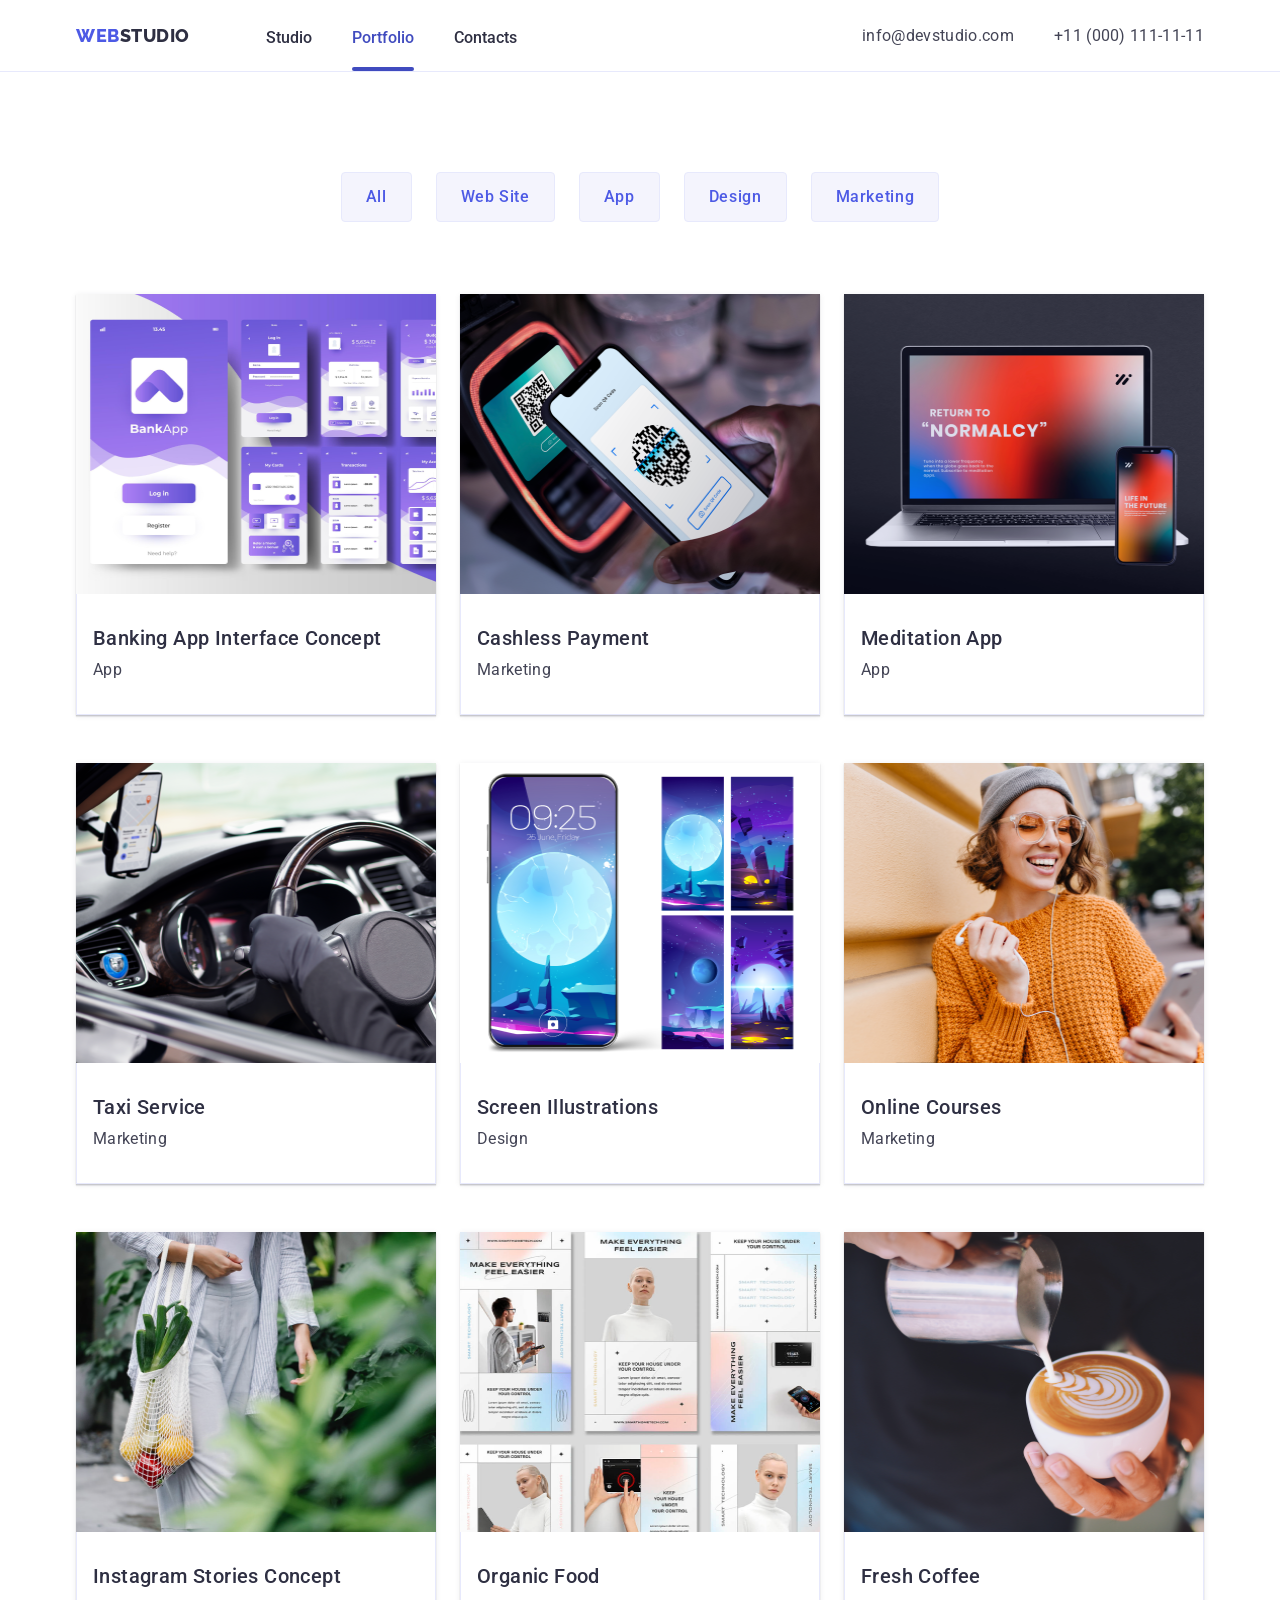
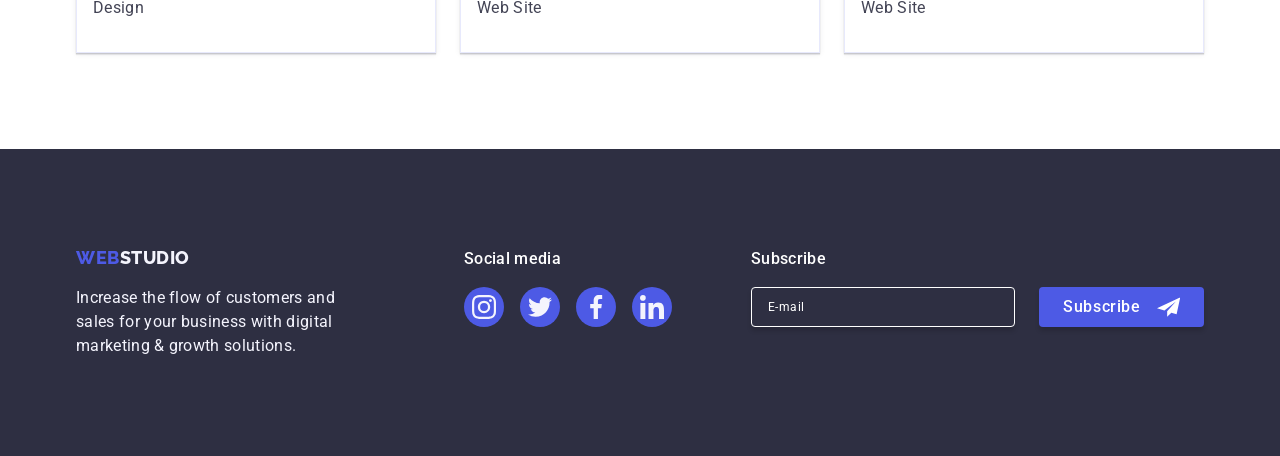
==== commit ae07a1f1: "update img" ====
--- a/portfolio.html
+++ b/portfolio.html
@@ -440,8 +440,8 @@
           <li class="burger-item item">
             <a class="burger-link link" href="./index.html">Studio</a>
           </li>
-          <li class="current burger-item item">
-            <a class="current burger-link link" href="./portfolio.html"
+          <li class="burger-item item">
+            <a class="burger-link link current" href="./portfolio.html"
               >Portfolio</a
             >
           </li>
--- a/css/styles.css
+++ b/css/styles.css
@@ -68,7 +68,8 @@
 }
 
 .container {
-  max-width: 396px;
+  padding: 0 16px;
+  max-width: 428px;
   margin: 0 auto;
 }
 /**
@@ -167,6 +168,9 @@
 }
 
 .current {
+  color: var(--ocean);
+}
+.burger-item .current {
   color: var(--ocean);
 }
 
@@ -470,7 +474,7 @@
   |============================
 */
 .customers {
-  padding-top: 96px;
+  padding: 96px 0;
 }
 
 .customers-title {
@@ -494,7 +498,6 @@
   flex-direction: row;
   flex-wrap: wrap;
   margin: 0 auto;
-  margin-bottom: 96px;
 }
 
 .customers-item {
@@ -569,6 +572,7 @@
   letter-spacing: 0.03em;
 
   margin-bottom: 17.5px;
+  text-transform: uppercase;
 }
 
 .footer-conteiner-logo {
@@ -912,7 +916,6 @@
   gap: 16px;
 }
 .footer-btn-svg {
-  margin-left: 16px;
   fill: var(--white);
 }
 
@@ -1179,14 +1182,29 @@
   margin-bottom: 16px;
 }
 
+@media screen and (min-width: 320px) and (max-width: 428px) {
+  .burger-addres-tel {
+    font-size: 26px;
+  }
+  .burger-social-list {
+    gap: 24px;
+  }
+  .modal {
+    width: 310px;
+  }
+}
+
 /**
   |============================
   | tablet
   |============================
+
+
 */
+
 @media screen and (min-width: 768px) {
   .container {
-    min-width: 736px;
+    min-width: 768px;
   }
 
   .btn-burger-icon {
@@ -1241,7 +1259,9 @@
   .advantages-item {
     width: calc((100% - 24px) / 2);
   }
-
+  .advantages-subtitle {
+    text-align: left;
+  }
   .work {
     display: none;
     padding-bottom: 120px;
@@ -1257,6 +1277,7 @@
     width: calc((100% - 208px) / 2);
     margin: 0;
   }
+
   .customers-list {
     width: 100%;
     flex-wrap: wrap;
@@ -1325,9 +1346,10 @@
   | desctop
   |============================
 */
-@media screen and (min-width: 1440px) {
+@media screen and (min-width: 1158px) {
   .container {
-    max-width: 1128px;
+    padding: 0 15px;
+    max-width: 1158px;
     margin: 0 auto;
   }
   .header-list {
@@ -1400,16 +1422,17 @@
   }
 
   .footer-conteiner-text {
+    align-items: start;
     margin-bottom: 0;
     margin-right: 120px;
   }
 
   .footer-conteiner-logo {
+    align-items: start;
+
     margin-right: 79px;
     margin-bottom: 0;
   }
-
-  /*  */
 
   .btn-list {
     margin-bottom: 72px;
